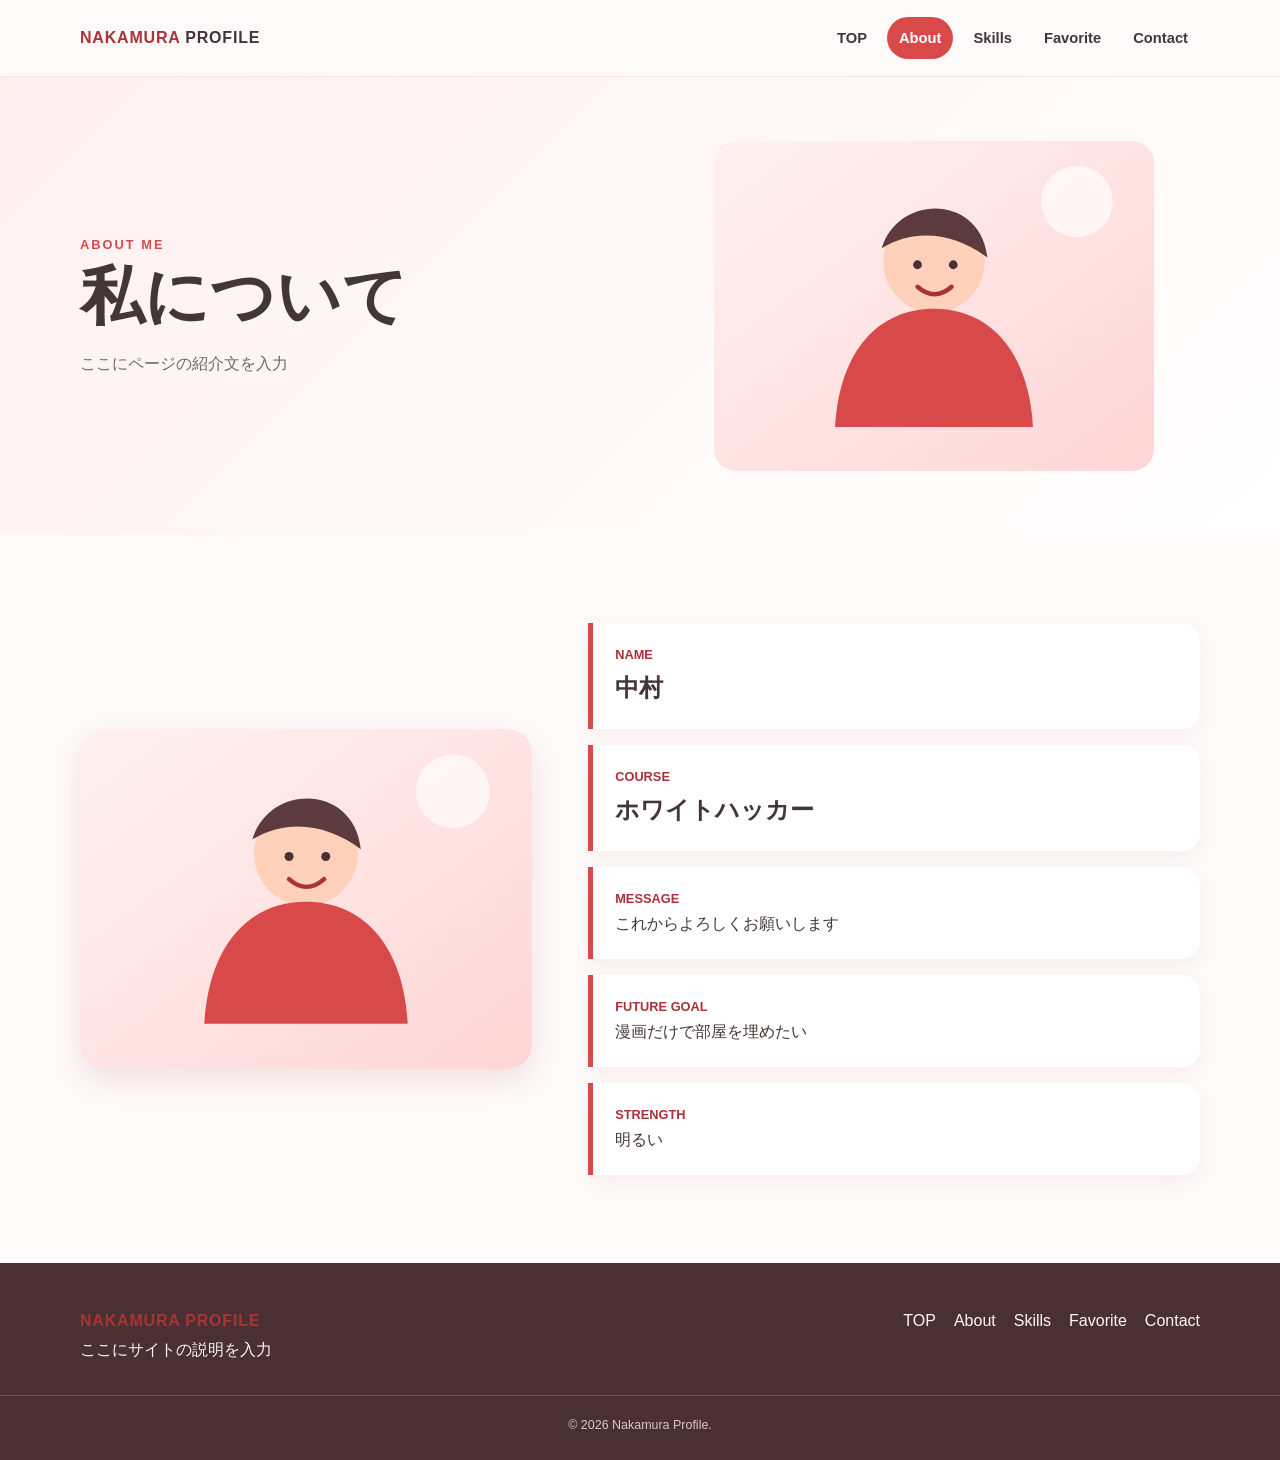
==== about.html @ 10de8b29 "lnitial Commit" ====
<!DOCTYPE html>
<html lang="ja">

<head>
  <meta charset="UTF-8">
  <meta name="viewport" content="width=device-width, initial-scale=1.0">
  <meta name="description" content="中村の自己紹介ページです。">
  <title>About | Nakamura Profile</title>
  <link rel="stylesheet" href="css/reset.css">
  <link rel="stylesheet" href="css/style.css">
</head>

<body>
  <a class="skip-link" href="#main-content">本文へ移動</a>

  <header class="site-header">
    <div class="header-inner container">
      <a class="site-logo" href="index.html">
        NAKAMURA <span>PROFILE</span>
      </a>

      <button class="menu-button" type="button" aria-label="メニューを開閉" aria-expanded="false"
        aria-controls="global-navigation">
        <span class="menu-button__line"></span>
        <span class="menu-button__line"></span>
        <span class="menu-button__line"></span>
      </button>

      <nav class="global-nav" id="global-navigation" aria-label="メインナビゲーション">
        <ul class="nav-list">
          <li><a class="nav-link" href="index.html">TOP</a></li>
          <li><a class="nav-link" href="about.html" aria-current="page">About</a></li>
          <li><a class="nav-link" href="skills.html">Skills</a></li>
          <li><a class="nav-link" href="favorite.html">Favorite</a></li>
          <li><a class="nav-link" href="contact.html">Contact</a></li>
        </ul>
      </nav>
    </div>
  </header>
  <main id="main-content">
    <section class="page-hero">
      <div class="page-hero__inner container">
        <div>
          <p class="section-heading__label">About me</p>
          <h1 class="page-hero__title">私について</h1>
          <p class="page-hero__text">ここにページの紹介文を入力</p>
        </div>
        <img class="page-hero__image" src="img/about.svg" alt="明るい人物のイラスト">
      </div>
    </section>

    <section class="section">
      <div class="profile-layout container">
        <img class="profile-image fade-in" src="img/about.svg" alt="明るい人物のイラスト">

        <div class="info-list">
          <article class="info-item fade-in">
            <p class="info-item__label">NAME</p>
            <h2>中村</h2>
          </article>
          <article class="info-item fade-in">
            <p class="info-item__label">COURSE</p>
            <h2>ホワイトハッカー</h2>
          </article>
          <article class="info-item fade-in">
            <p class="info-item__label">MESSAGE</p>
            <p>これからよろしくお願いします</p>
          </article>
          <article class="info-item fade-in">
            <p class="info-item__label">FUTURE GOAL</p>
            <p>漫画だけで部屋を埋めたい</p>
          </article>
          <article class="info-item fade-in">
            <p class="info-item__label">STRENGTH</p>
            <p>明るい</p>
          </article>
        </div>
      </div>
    </section>
  </main>
  <footer class="site-footer">
    <div class="footer-inner container">
      <div>
        <a class="site-logo" href="index.html">NAKAMURA PROFILE</a>
        <p>ここにサイトの説明を入力</p>
      </div>

      <ul class="footer-nav">
        <li><a href="index.html">TOP</a></li>
        <li><a href="about.html">About</a></li>
        <li><a href="skills.html">Skills</a></li>
        <li><a href="favorite.html">Favorite</a></li>
        <li><a href="contact.html">Contact</a></li>
      </ul>
    </div>

    <p class="footer-copy">&copy; 2026 Nakamura Profile.</p>
  </footer>

  <button class="back-to-top" type="button" aria-label="ページ上部へ戻る">
    ↑
  </button>

  <script src="js/script.js"></script>
</body>

</html>
---- css/style.css ----
@charset "UTF-8";

:root {
  --red: #d84a4a;
  --dark-red: #a9323a;
  --soft-red: #fff0f0;
  --pink: #f4a6a6;
  --text: #433637;
  --muted: #746768;
  --white: #ffffff;
  --line: #efd9d9;
  --shadow: 0 12px 30px rgba(126, 50, 55, 0.12);
  --radius: 24px;
  --content-width: 1120px;
}

body {
  min-height: 100vh;
  color: var(--text);
  background: #fffafa;
  font-family: "Yu Gothic", "Hiragino Kaku Gothic ProN", Meiryo, sans-serif;
  line-height: 1.8;
}

body.menu-open {
  overflow: hidden;
}

.container {
  width: min(calc(100% - 40px), var(--content-width));
  margin-inline: auto;
}

.section {
  padding: 88px 0;
}

.section-heading {
  margin-bottom: 38px;
  text-align: center;
}

.section-heading__label {
  color: var(--red);
  font-size: 0.8rem;
  font-weight: 800;
  letter-spacing: 0.16em;
  text-transform: uppercase;
}

.section-heading__title {
  margin-top: 6px;
  font-size: clamp(1.8rem, 5vw, 2.8rem);
  line-height: 1.35;
}

.section-heading__text {
  max-width: 720px;
  margin: 12px auto 0;
  color: var(--muted);
}

.site-header {
  position: sticky;
  z-index: 100;
  top: 0;
  border-bottom: 1px solid rgba(216, 74, 74, 0.12);
  background: rgba(255, 250, 250, 0.94);
  backdrop-filter: blur(12px);
}

.header-inner {
  display: flex;
  min-height: 76px;
  align-items: center;
  justify-content: space-between;
  gap: 24px;
}

.site-logo {
  color: var(--dark-red);
  font-weight: 900;
  letter-spacing: 0.05em;
}

.site-logo span {
  color: var(--text);
}

.nav-list {
  display: flex;
  align-items: center;
  gap: 8px;
}

.nav-link {
  display: block;
  padding: 8px 12px;
  border-radius: 999px;
  font-size: 0.92rem;
  font-weight: 700;
}

.nav-link:hover,
.nav-link[aria-current="page"] {
  color: var(--white);
  background: var(--red);
}

.menu-button {
  display: none;
  width: 44px;
  height: 44px;
  padding: 10px;
  border: 0;
  border-radius: 12px;
  color: var(--text);
  background: var(--soft-red);
  cursor: pointer;
}

.menu-button__line {
  display: block;
  height: 2px;
  margin: 5px 0;
  background: currentColor;
  transition: 0.25s;
}

.menu-button[aria-expanded="true"] .menu-button__line:nth-child(1) {
  transform: translateY(7px) rotate(45deg);
}

.menu-button[aria-expanded="true"] .menu-button__line:nth-child(2) {
  opacity: 0;
}

.menu-button[aria-expanded="true"] .menu-button__line:nth-child(3) {
  transform: translateY(-7px) rotate(-45deg);
}

.hero {
  padding: 72px 0 88px;
  overflow: hidden;
  background:
    radial-gradient(circle at 15% 20%, #ffe0e0, transparent 35%),
    linear-gradient(135deg, #fffafa, var(--soft-red));
}

.hero-inner,
.page-hero__inner,
.profile-layout,
.contact-layout {
  display: grid;
  grid-template-columns: 1fr 1fr;
  align-items: center;
  gap: 56px;
}

.hero__label {
  display: inline-flex;
  padding: 5px 14px;
  border: 1px solid var(--pink);
  border-radius: 999px;
  color: var(--dark-red);
  background: var(--white);
  font-size: 0.78rem;
  font-weight: 800;
}

.hero__title {
  margin-top: 20px;
  font-size: clamp(2.4rem, 7vw, 4.6rem);
  line-height: 1.18;
}

.hero__title em {
  color: var(--red);
  font-style: normal;
}

.hero__text,
.page-hero__text,
.card__text {
  margin-top: 14px;
  color: var(--muted);
}

.button-row {
  display: flex;
  flex-wrap: wrap;
  gap: 12px;
  margin-top: 28px;
}

.button {
  display: inline-flex;
  min-height: 48px;
  align-items: center;
  justify-content: center;
  padding: 10px 22px;
  border: 2px solid var(--red);
  border-radius: 999px;
  color: var(--white);
  background: var(--red);
  font-weight: 800;
  cursor: pointer;
  transition: 0.2s;
}

.button:hover {
  color: var(--red);
  background: var(--white);
  transform: translateY(-2px);
}

.button--outline {
  color: var(--red);
  background: transparent;
}

.slider {
  position: relative;
  overflow: hidden;
  border: 8px solid var(--white);
  border-radius: 32px;
  box-shadow: var(--shadow);
}

.slider__track {
  display: flex;
  transition: transform 0.55s ease;
}

.slider__slide {
  min-width: 100%;
}

.slider__slide img {
  width: 100%;
  aspect-ratio: 4 / 3;
  object-fit: cover;
}

.slider__controls {
  position: absolute;
  right: 16px;
  bottom: 16px;
  left: 16px;
  display: flex;
  align-items: center;
  justify-content: space-between;
}

.slider__button {
  display: grid;
  width: 42px;
  height: 42px;
  place-items: center;
  border: 0;
  border-radius: 50%;
  color: var(--dark-red);
  background: rgba(255, 255, 255, 0.92);
  cursor: pointer;
}

.slider__dots {
  display: flex;
  gap: 7px;
}

.slider__dot {
  width: 9px;
  height: 9px;
  padding: 0;
  border: 0;
  border-radius: 50%;
  background: rgba(255, 255, 255, 0.6);
  cursor: pointer;
}

.slider__dot.is-active {
  width: 24px;
  border-radius: 8px;
  background: var(--white);
}

.page-hero {
  padding: 64px 0;
  background: linear-gradient(135deg, var(--soft-red), #ffffff);
}

.page-hero__title {
  font-size: clamp(2.2rem, 6vw, 4rem);
  line-height: 1.25;
}

.page-hero__image {
  max-height: 330px;
  margin-inline: auto;
}

.card-grid {
  display: grid;
  grid-template-columns: repeat(3, 1fr);
  gap: 24px;
}

.card {
  height: 100%;
  padding: 28px;
  border: 1px solid var(--line);
  border-radius: var(--radius);
  background: var(--white);
  box-shadow: 0 8px 24px rgba(120, 45, 50, 0.06);
}

.card__label {
  color: var(--red);
  font-size: 0.78rem;
  font-weight: 900;
  letter-spacing: 0.12em;
}

.card__title {
  margin-top: 7px;
  font-size: 1.25rem;
}

.card__link {
  display: inline-block;
  margin-top: 18px;
  color: var(--dark-red);
  font-weight: 800;
}

.profile-layout {
  grid-template-columns: 0.85fr 1.15fr;
}

.profile-image {
  border-radius: var(--radius);
  box-shadow: var(--shadow);
}

.info-list {
  display: grid;
  gap: 16px;
}

.info-item {
  padding: 20px 22px;
  border-left: 5px solid var(--red);
  border-radius: 0 18px 18px 0;
  background: var(--white);
  box-shadow: 0 7px 20px rgba(120, 45, 50, 0.06);
}

.info-item__label {
  color: var(--dark-red);
  font-size: 0.8rem;
  font-weight: 900;
}

.skill-header {
  display: flex;
  align-items: flex-start;
  justify-content: space-between;
  gap: 12px;
}

.badge {
  padding: 3px 9px;
  border-radius: 999px;
  color: var(--dark-red);
  background: var(--soft-red);
  font-size: 0.72rem;
  font-weight: 800;
}

.meter {
  height: 10px;
  margin-top: 19px;
  overflow: hidden;
  border-radius: 99px;
  background: #f1e4e4;
}

.meter__bar {
  height: 100%;
  border-radius: inherit;
  background: linear-gradient(90deg, var(--red), var(--pink));
}

.favorite-card {
  overflow: hidden;
  padding: 0;
}

.favorite-card__visual {
  display: grid;
  min-height: 150px;
  place-items: center;
  color: var(--red);
  background: linear-gradient(135deg, var(--soft-red), #fff7f0);
  font-size: 3rem;
}

.favorite-card__body {
  padding: 24px;
}

.contact-layout {
  grid-template-columns: 0.75fr 1.25fr;
  align-items: start;
}

.contact-side img {
  margin-bottom: 24px;
  border-radius: var(--radius);
}

.form {
  padding: 32px;
  border: 1px solid var(--line);
  border-radius: var(--radius);
  background: var(--white);
  box-shadow: var(--shadow);
}

.form__group + .form__group {
  margin-top: 20px;
}

.form__label {
  display: inline-block;
  margin-bottom: 7px;
  font-weight: 800;
}

.form__required {
  margin-left: 7px;
  color: var(--red);
  font-size: 0.72rem;
}

.form__input {
  width: 100%;
  padding: 13px 15px;
  border: 1px solid #d9caca;
  border-radius: 12px;
  color: var(--text);
  background: #fffdfd;
  outline: none;
}

.form__input:focus {
  border-color: var(--red);
  box-shadow: 0 0 0 4px rgba(216, 74, 74, 0.12);
}

textarea.form__input {
  min-height: 170px;
  resize: vertical;
}

.form__error {
  min-height: 1.5em;
  margin-top: 4px;
  color: #b52631;
  font-size: 0.82rem;
}

.form__input.is-error {
  border-color: #b52631;
  background: #fff6f6;
}

.form__status {
  margin-top: 18px;
  padding: 12px;
  border-radius: 12px;
  color: #23633d;
  background: #e9f8ef;
  font-weight: 700;
}

.site-footer {
  padding: 44px 0 24px;
  color: #fff6f6;
  background: #4a3032;
}

.footer-inner {
  display: flex;
  align-items: flex-start;
  justify-content: space-between;
  gap: 30px;
}

.footer-nav {
  display: flex;
  flex-wrap: wrap;
  justify-content: flex-end;
  gap: 12px 18px;
}

.footer-copy {
  margin-top: 30px;
  padding-top: 18px;
  border-top: 1px solid rgba(255, 255, 255, 0.15);
  color: #d9c6c6;
  font-size: 0.78rem;
  text-align: center;
}

.back-to-top {
  position: fixed;
  z-index: 90;
  right: 22px;
  bottom: 22px;
  width: 48px;
  height: 48px;
  border: 0;
  border-radius: 50%;
  color: var(--white);
  background: var(--red);
  box-shadow: var(--shadow);
  cursor: pointer;
  opacity: 0;
  pointer-events: none;
  transform: translateY(12px);
  transition: 0.25s;
}

.back-to-top.is-visible {
  opacity: 1;
  pointer-events: auto;
  transform: none;
}

.fade-in {
  opacity: 0;
  transform: translateY(24px);
  transition: opacity 0.7s, transform 0.7s;
}

.fade-in.is-visible {
  opacity: 1;
  transform: none;
}

.skip-link {
  position: fixed;
  z-index: 999;
  top: 8px;
  left: 8px;
  padding: 8px 12px;
  color: var(--white);
  background: var(--dark-red);
  transform: translateY(-150%);
}

.skip-link:focus {
  transform: none;
}

@media (max-width: 820px) {
  .section {
    padding: 64px 0;
  }

  .menu-button {
    display: block;
  }

  .global-nav {
    position: fixed;
    top: 76px;
    right: 0;
    left: 0;
    padding: 20px;
    border-bottom: 1px solid var(--line);
    background: #fffafa;
    opacity: 0;
    pointer-events: none;
    transform: translateY(-12px);
    transition: 0.25s;
  }

  .global-nav.is-open {
    opacity: 1;
    pointer-events: auto;
    transform: none;
  }

  .nav-list {
    flex-direction: column;
    align-items: stretch;
  }

  .nav-link {
    padding: 12px;
    text-align: center;
  }

  .hero-inner,
  .page-hero__inner,
  .profile-layout,
  .contact-layout {
    grid-template-columns: 1fr;
  }

  .hero__content {
    text-align: center;
  }

  .button-row {
    justify-content: center;
  }

  .card-grid {
    grid-template-columns: repeat(2, 1fr);
  }
}

@media (max-width: 560px) {
  .container {
    width: min(calc(100% - 28px), var(--content-width));
  }

  .header-inner {
    min-height: 68px;
  }

  .global-nav {
    top: 68px;
  }

  .hero {
    padding: 48px 0 64px;
  }

  .card-grid {
    grid-template-columns: 1fr;
  }

  .form {
    padding: 22px 18px;
  }

  .footer-inner {
    flex-direction: column;
  }

  .footer-nav {
    justify-content: flex-start;
  }
}

@media (prefers-reduced-motion: reduce) {
  *,
  *::before,
  *::after {
    scroll-behavior: auto !important;
    transition-duration: 0.01ms !important;
  }
}
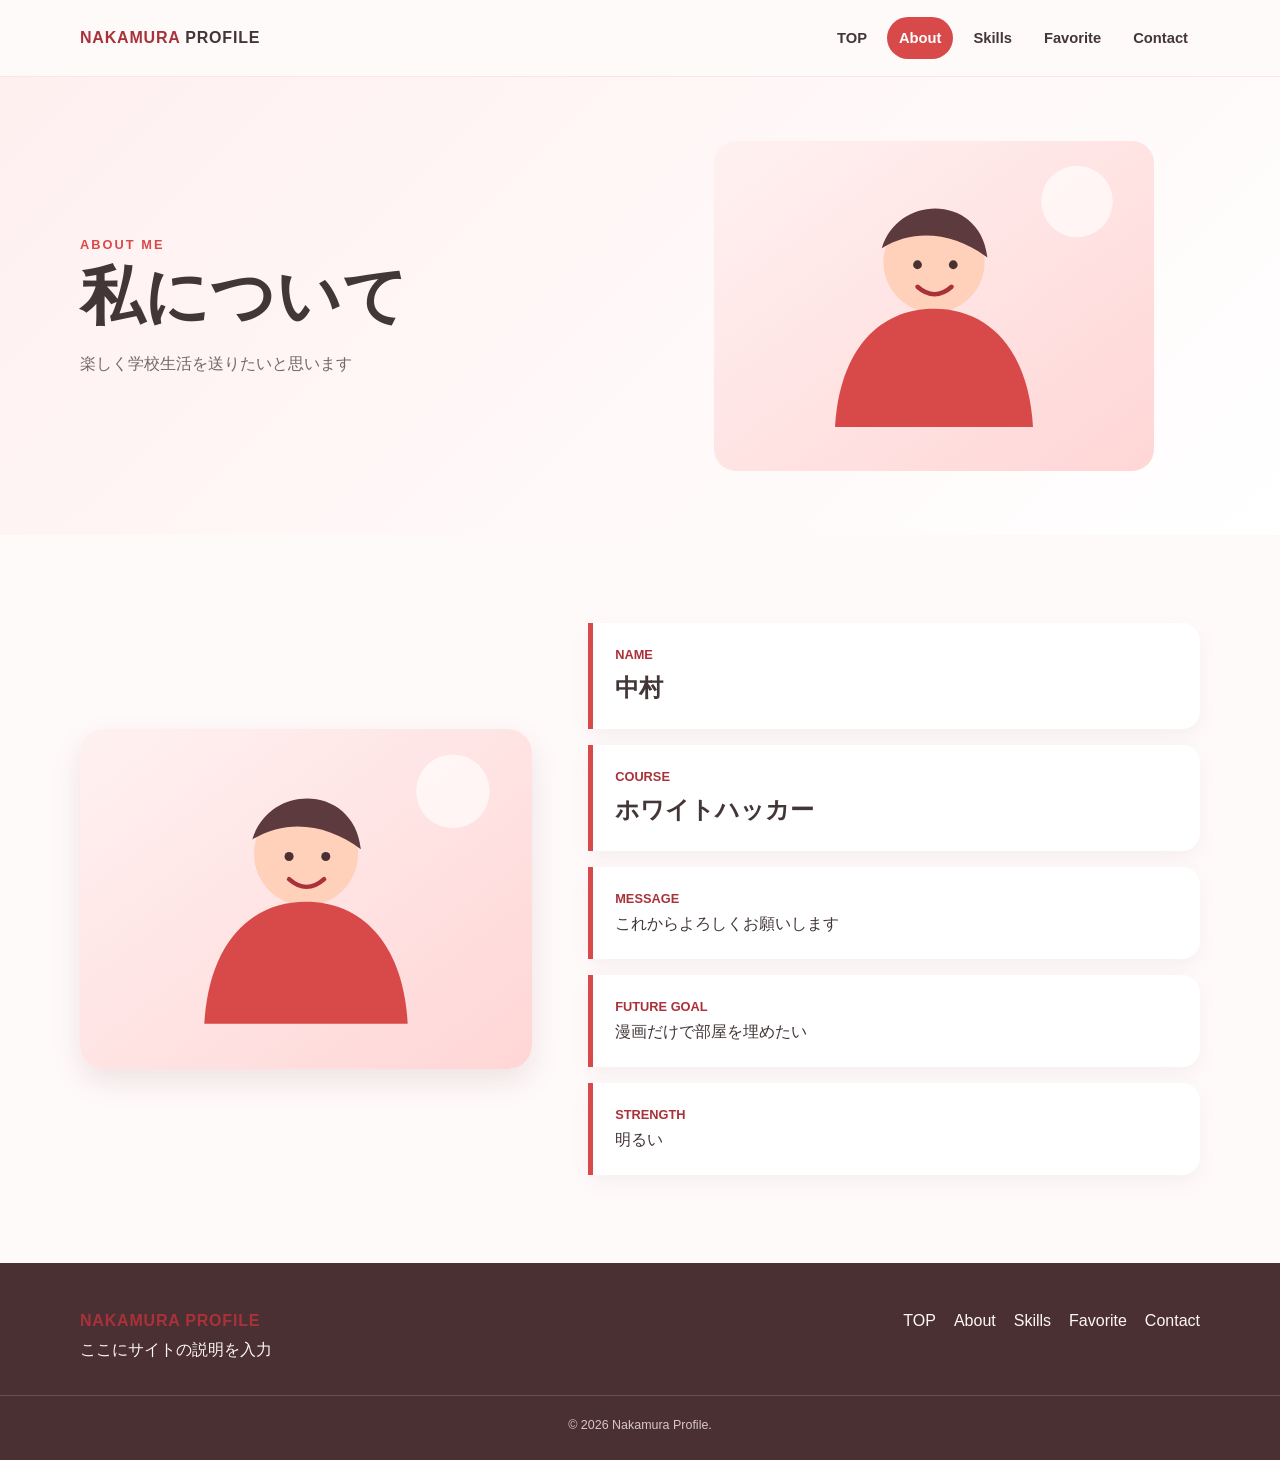
==== commit ad279660: "楽しく" ====
--- a/about.html
+++ b/about.html
@@ -43,7 +43,7 @@
         <div>
           <p class="section-heading__label">About me</p>
           <h1 class="page-hero__title">私について</h1>
-          <p class="page-hero__text">ここにページの紹介文を入力</p>
+          <p class="page-hero__text">楽しく学校生活を送りたいと思います</p>
         </div>
         <img class="page-hero__image" src="img/about.svg" alt="明るい人物のイラスト">
       </div>
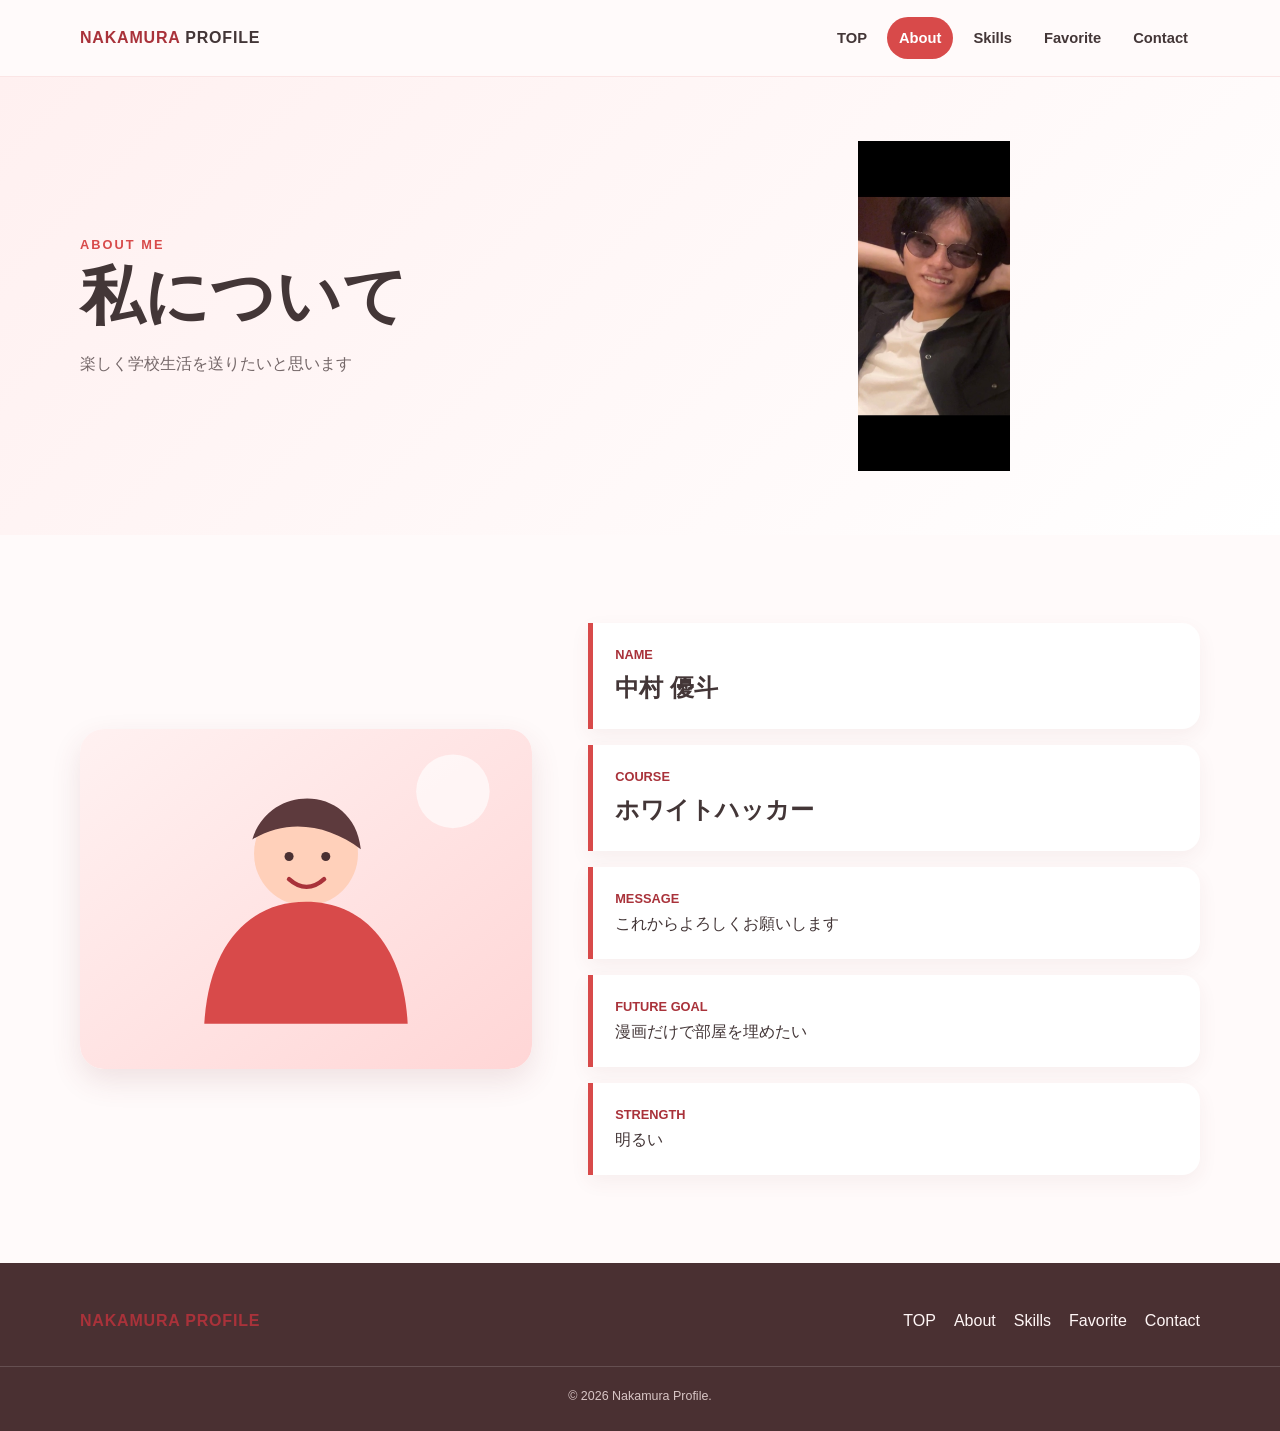
==== commit 6970c2ac: "aho" ====
--- a/about.html
+++ b/about.html
@@ -45,7 +45,7 @@
           <h1 class="page-hero__title">私について</h1>
           <p class="page-hero__text">楽しく学校生活を送りたいと思います</p>
         </div>
-        <img class="page-hero__image" src="img/about.svg" alt="明るい人物のイラスト">
+        <img class="page-hero__image" src="img/Image.jpeg" alt="明るい人物のイラスト">
       </div>
     </section>
 
@@ -56,7 +56,7 @@
         <div class="info-list">
           <article class="info-item fade-in">
             <p class="info-item__label">NAME</p>
-            <h2>中村</h2>
+            <h2>中村 優斗</h2>
           </article>
           <article class="info-item fade-in">
             <p class="info-item__label">COURSE</p>
@@ -82,7 +82,7 @@
     <div class="footer-inner container">
       <div>
         <a class="site-logo" href="index.html">NAKAMURA PROFILE</a>
-        <p>ここにサイトの説明を入力</p>
+        <p></p>
       </div>
 
       <ul class="footer-nav">
